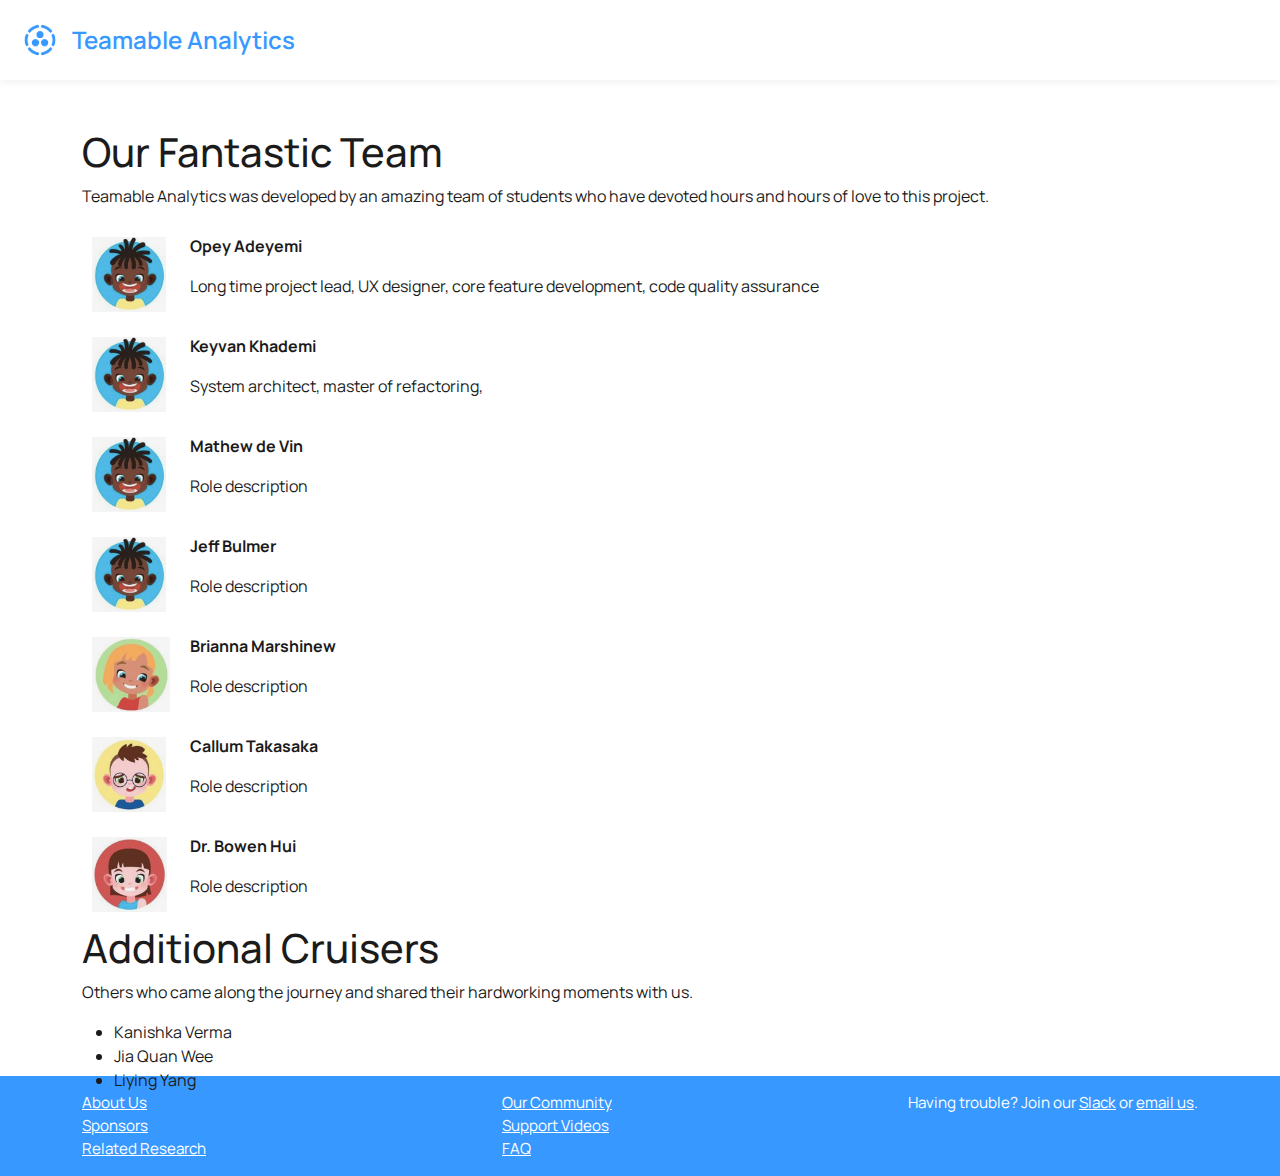
==== about-us.html @ 9943d246 "some content changes" ====
<!DOCTYPE html>
<html lang="en">

<head>
    <meta charset="utf-8">
    <title></title>
    <meta name="author" content="">
    <meta name="description" content="">
    <meta name="viewport" content="width=device-width, initial-scale=1">
    <link href="css/bootstrap/v5.1.3/bootstrap.css" rel="stylesheet">
    <link rel="stylesheet" href="https://cdn.jsdelivr.net/npm/bootstrap-icons@1.3.0/font/bootstrap-icons.css">

    <link href="css/styles.css" rel="stylesheet">
</head>

<body>
<header class="d-flex flex-row align-items-center p-3">
    <div class="img-container">
        <a href="index.html"><img src="assets/img/logo-transparent-blue.png"
		alt="Teamable Analytics Logo"/></a>
    </div>
    <span class="title"><a href="index.html">Teamable Analytics</a></span>
</header>

<main class="container my-5 vh-100">
    <h1>Our Fantastic Team</h1>
    <p>Teamable Analytics was developed by an amazing team of students who
	have devoted hours and hours of love to this project.</p>
	<table cellpadding=10em>
	<tr>
	<td>
    <img height=75px src="assets/img/people-opey.png" alt="Icon of Opey"/></a>
	</td>
	<td>
    <p><strong>Opey Adeyemi</strong>
	<p>Long time project lead, UX designer, core feature development, code quality assurance</p>
	</td>
	</tr>
	<tr>
	<td>
    <img height=75px src="assets/img/people-opey.png" alt="Icon of Keyvan"/></a>
	</td>
	<td>
    <p><strong>Keyvan Khademi</strong>
	<p>System architect, master of refactoring, 
	</td>
	</tr>
	<tr>
	<td>
    <img height=75px src="assets/img/people-opey.png" alt="Icon of Mat"/></a>
	</td>
	<td>
    <p><strong>Mathew de Vin</strong>
	<p>Role description 
	</td>
	</tr>
	<tr>
	<td>
    <img height=75px src="assets/img/people-opey.png" alt="Icon of Jeff"/></a>
	</td>
	<td>
    <p><strong>Jeff Bulmer</strong>
	<p>Role description 
	</td>
	</tr>
	<tr>
	<td>
    <img height=75px src="assets/img/people-bri.png" alt="Icon of Brianna"/></a>
	</td>
	<td>
    <p><strong>Brianna Marshinew</strong>
	<p>Role description 
	</td>
	</tr>
	<tr>
	<td>
    <img height=75px src="assets/img/people-callum.png" alt="Icon of Callum"/></a>
	</td>
	<td>
    <p><strong>Callum Takasaka</strong>
	<p>Role description 
	</td>
	</tr>
	<tr>
	<td>
    <img height=75px src="assets/img/people-bowen.png" alt="Icon of Bowen"/></a>
	</td>
	<td>
    <p><strong>Dr. Bowen Hui</strong>
	<p>Role description 
	</td>
	</tr>
	</table>

    <h1>Additional Cruisers</h1>
    <p>Others who came along the journey and shared their hardworking moments with us.</p>
	<ul>
	<li> Kanishka Verma
	<li> Jia Quan Wee
	<li> Liying Yang
	</ul>
</main>
<footer class="py-3">
    <div class="container d-flex flex-column gap-4">
        <div class="d-flex flex-row justify-content-between w-95">
            <ul>
                <li><a href="#">About Us</a></li>
                <li><a href="sponsors.html">Sponsors</a></li>
                <li><a href="research.html">Related Research</a></li>
            </ul>
            <ul>
                <li><a href="community.html">Our Community</a></li>
                <li><a href="support.html">Support Videos</a></li>
                <li><a href="faq.html">FAQ</a></li>
            </ul>
            <p>Having trouble? Join our <a href="#">Slack</a> or <a href="#">email us</a>.</p>
        </div>
    </div>
</footer>
</body>
</html>
---- css/styles.css ----
@import url("https://fonts.googleapis.com/css2?family=Manrope:wght@400;500;600;700&display=swap");
body {
  background-color: white;
  margin: 0;
  color: #1b1b1b;
  font-family: "Manrope", sans-serif;
  font-size: 16px;
  font-weight: normal;
  height: 100vh;
}

.icon-link {
  -webkit-transition: all 0.3s cubic-bezier(0.445, 0.05, 0.55, 0.95);
  -moz-transition: all 0.3s cubic-bezier(0.445, 0.05, 0.55, 0.95);
  -o-transition: all 0.3s cubic-bezier(0.445, 0.05, 0.55, 0.95);
  transition: all 0.3s cubic-bezier(0.445, 0.05, 0.55, 0.95);
  color: #1b1b1b;
}
.icon-link:hover {
  color: #3799FF;
}

.items-proportional > * {
  flex: 1 1 0;
}

.stack-items-center {
  display: flex;
  flex-direction: column;
  align-items: center;
}

.img-responsive {
  width: 100%;
  min-width: 100px;
  height: auto;
}

header {
  gap: 0.5rem;
  background-color: white;
  color: #3799FF;
  box-shadow: 0 0.2rem 0.5rem rgba(27, 27, 27, 0.05);
}
header a {
  color: #3799FF;
  text-decoration: none;
}
header a:hover {
  color: #3799FF;
}
header .title {
  font-size: 1.5rem;
  font-weight: 600;
}
header .img-container {
  display: flex;
  justify-content: center;
}
header .img-container img {
  height: 48px;
  width: 48px;
}

#hero-section .hero-text .hero-phrase {
  font-size: 3rem;
  font-weight: 700;
}

#benefits-section .benefits-card {
  -webkit-transition: all 0.3s cubic-bezier(0.445, 0.05, 0.55, 0.95);
  -moz-transition: all 0.3s cubic-bezier(0.445, 0.05, 0.55, 0.95);
  -o-transition: all 0.3s cubic-bezier(0.445, 0.05, 0.55, 0.95);
  transition: all 0.3s cubic-bezier(0.445, 0.05, 0.55, 0.95);
  color: #3799FF;
  padding: 1rem 2rem 2rem;
  border: 0.2rem solid #3799FF;
  border-radius: 0.5rem;
  box-shadow: 0.4rem 0.4rem 0 #3799FF;
}
#benefits-section .benefits-card i {
  font-size: 3rem;
}
#benefits-section .benefits-card:hover {
  color: #1b1b1b;
}

footer {
  font-size: 0.95rem;
  color: white;
  width: 100%;
  background-color: #3799FF;
}
footer a {
  color: white;
}
footer a:hover {
  color: rgba(255, 255, 255, 0.75);
  text-decoration: none;
}
footer ul {
  margin-bottom: 0;
  padding-left: 0;
  list-style-type: none;
}

/*# sourceMappingURL=styles.css.map */
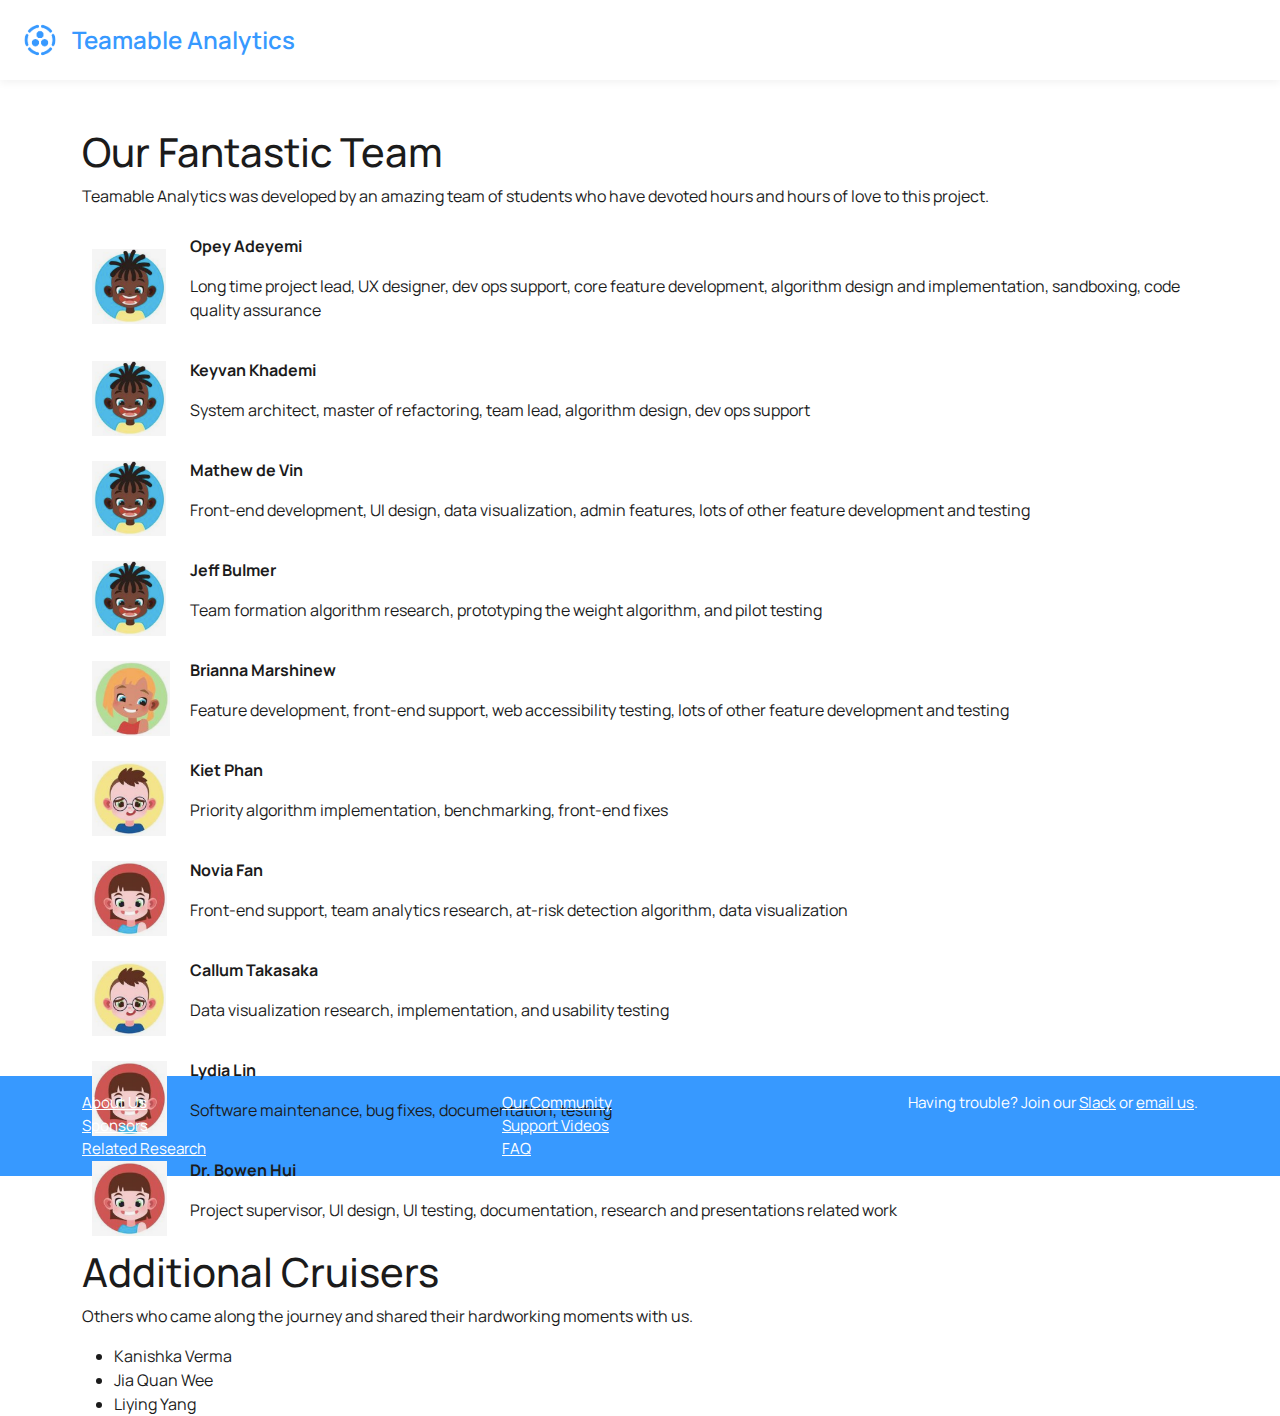
==== commit a2e21793: "content for about us" ====
--- a/about-us.html
+++ b/about-us.html
@@ -33,7 +33,9 @@
 	</td>
 	<td>
     <p><strong>Opey Adeyemi</strong>
-	<p>Long time project lead, UX designer, core feature development, code quality assurance</p>
+	<p>Long time project lead, UX designer, dev ops support, core feature
+	development, algorithm design and implementation, sandboxing, code quality
+	assurance</p>
 	</td>
 	</tr>
 	<tr>
@@ -42,7 +44,8 @@
 	</td>
 	<td>
     <p><strong>Keyvan Khademi</strong>
-	<p>System architect, master of refactoring, 
+	<p>System architect, master of refactoring, team lead, algorithm design,
+	dev ops support </p>
 	</td>
 	</tr>
 	<tr>
@@ -51,7 +54,8 @@
 	</td>
 	<td>
     <p><strong>Mathew de Vin</strong>
-	<p>Role description 
+	<p>Front-end development, UI design, data visualization, admin features,
+	lots of other feature development and testing</p>
 	</td>
 	</tr>
 	<tr>
@@ -60,7 +64,8 @@
 	</td>
 	<td>
     <p><strong>Jeff Bulmer</strong>
-	<p>Role description 
+	<p>Team formation algorithm research, prototyping the weight algorithm,
+	and pilot testing</p>
 	</td>
 	</tr>
 	<tr>
@@ -69,16 +74,46 @@
 	</td>
 	<td>
     <p><strong>Brianna Marshinew</strong>
-	<p>Role description 
+	<p>Feature development, front-end support, web accessibility testing, lots
+	of other feature development and testing</p>
 	</td>
 	</tr>
+	<tr>
+	<td>
+    <img height=75px src="assets/img/people-callum.png" alt="Icon of Kiet"/></a>
+	</td>
+	<td>
+    <p><strong>Kiet Phan</strong>
+	<p>Priority algorithm implementation, benchmarking, front-end fixes
+	</td>
+	</tr>
+	<tr>
+	<td>
+    <img height=75px src="assets/img/people-bowen.png" alt="Icon of Novia"/></a>
+	</td>
+	<td>
+    <p><strong>Novia Fan</strong>
+	<p>Front-end support, team analytics research, at-risk detection
+	algorithm, data visualization</p>
+	</td>
+	</tr>
+
 	<tr>
 	<td>
     <img height=75px src="assets/img/people-callum.png" alt="Icon of Callum"/></a>
 	</td>
 	<td>
     <p><strong>Callum Takasaka</strong>
-	<p>Role description 
+	<p>Data visualization research, implementation, and usability testing</p>
+	</td>
+	</tr>
+	<tr>
+	<td>
+    <img height=75px src="assets/img/people-bowen.png" alt="Icon of Bowen"/></a>
+	</td>
+	<td>
+    <p><strong>Lydia Lin</strong>
+	<p>Software maintenance, bug fixes, documentation, testing 
 	</td>
 	</tr>
 	<tr>
@@ -87,7 +122,8 @@
 	</td>
 	<td>
     <p><strong>Dr. Bowen Hui</strong>
-	<p>Role description 
+	<p>Project supervisor, UI design, UI testing, documentation, research and
+	presentations related work
 	</td>
 	</tr>
 	</table>
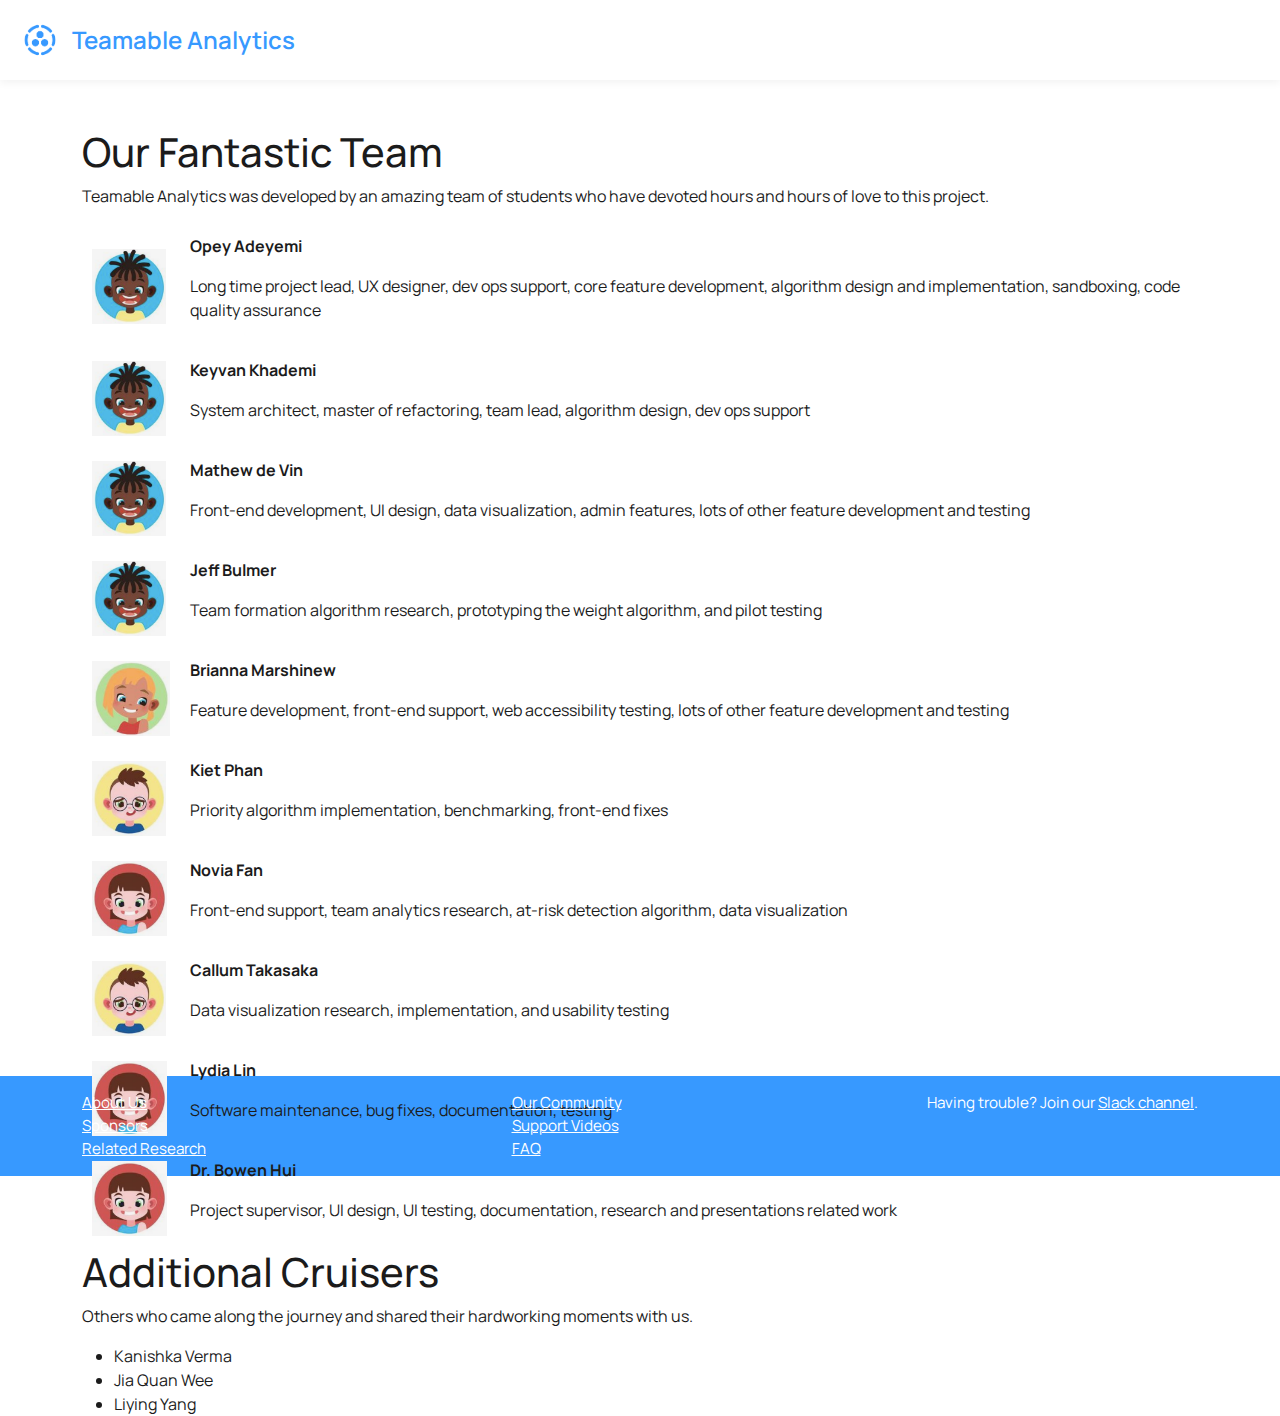
==== commit 806f4799: "added slack channel to all files" ====
--- a/about-us.html
+++ b/about-us.html
@@ -149,7 +149,7 @@
                 <li><a href="support.html">Support Videos</a></li>
                 <li><a href="faq.html">FAQ</a></li>
             </ul>
-            <p>Having trouble? Join our <a href="#">Slack</a> or <a href="#">email us</a>.</p>
+            <p>Having trouble? Join our <a href="https://teamableanalytics.slack.com">Slack channel</a>.</p>
         </div>
     </div>
 </footer>
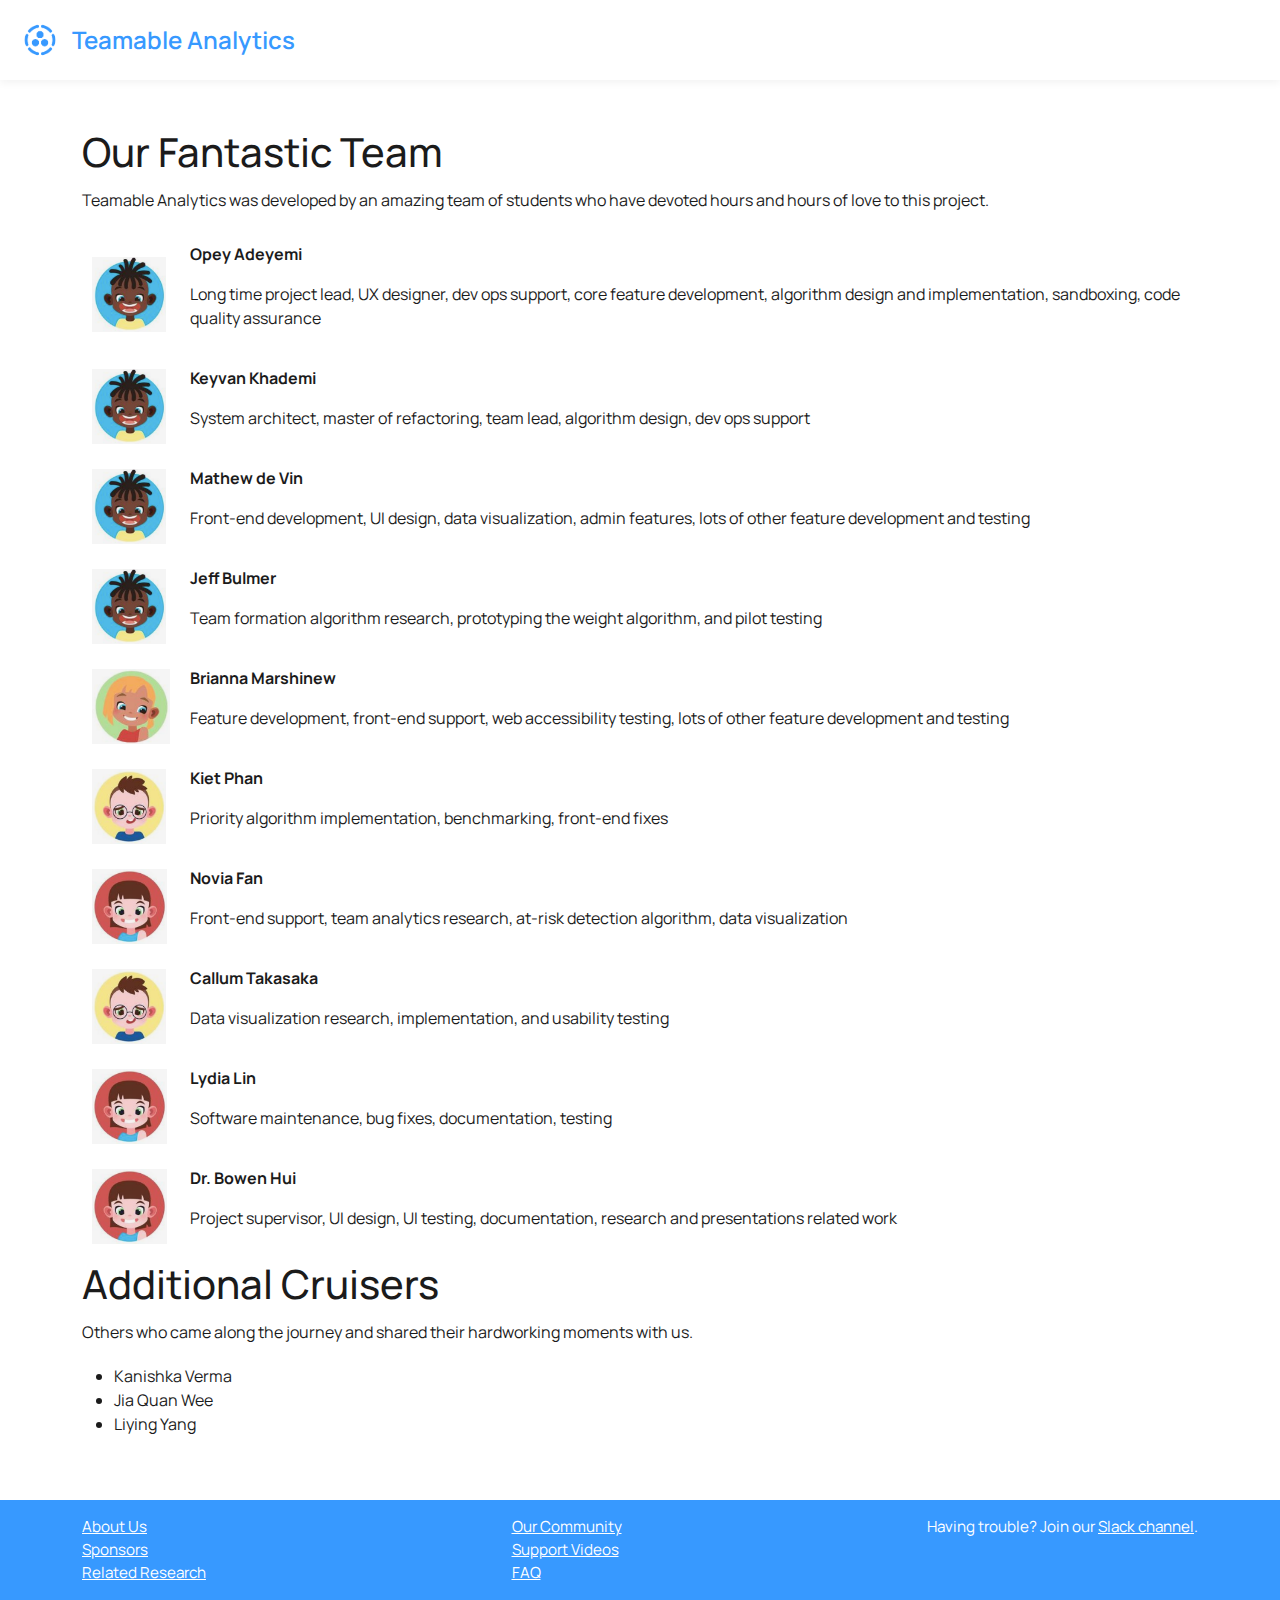
==== commit e95db1a9: "fixed footer floating problem in main tag" ====
--- a/about-us.html
+++ b/about-us.html
@@ -22,7 +22,7 @@
     <span class="title"><a href="index.html">Teamable Analytics</a></span>
 </header>
 
-<main class="container my-5 vh-100">
+<main class="container d-flex flex-column gap-1 my-5">
     <h1>Our Fantastic Team</h1>
     <p>Teamable Analytics was developed by an amazing team of students who
 	have devoted hours and hours of love to this project.</p>
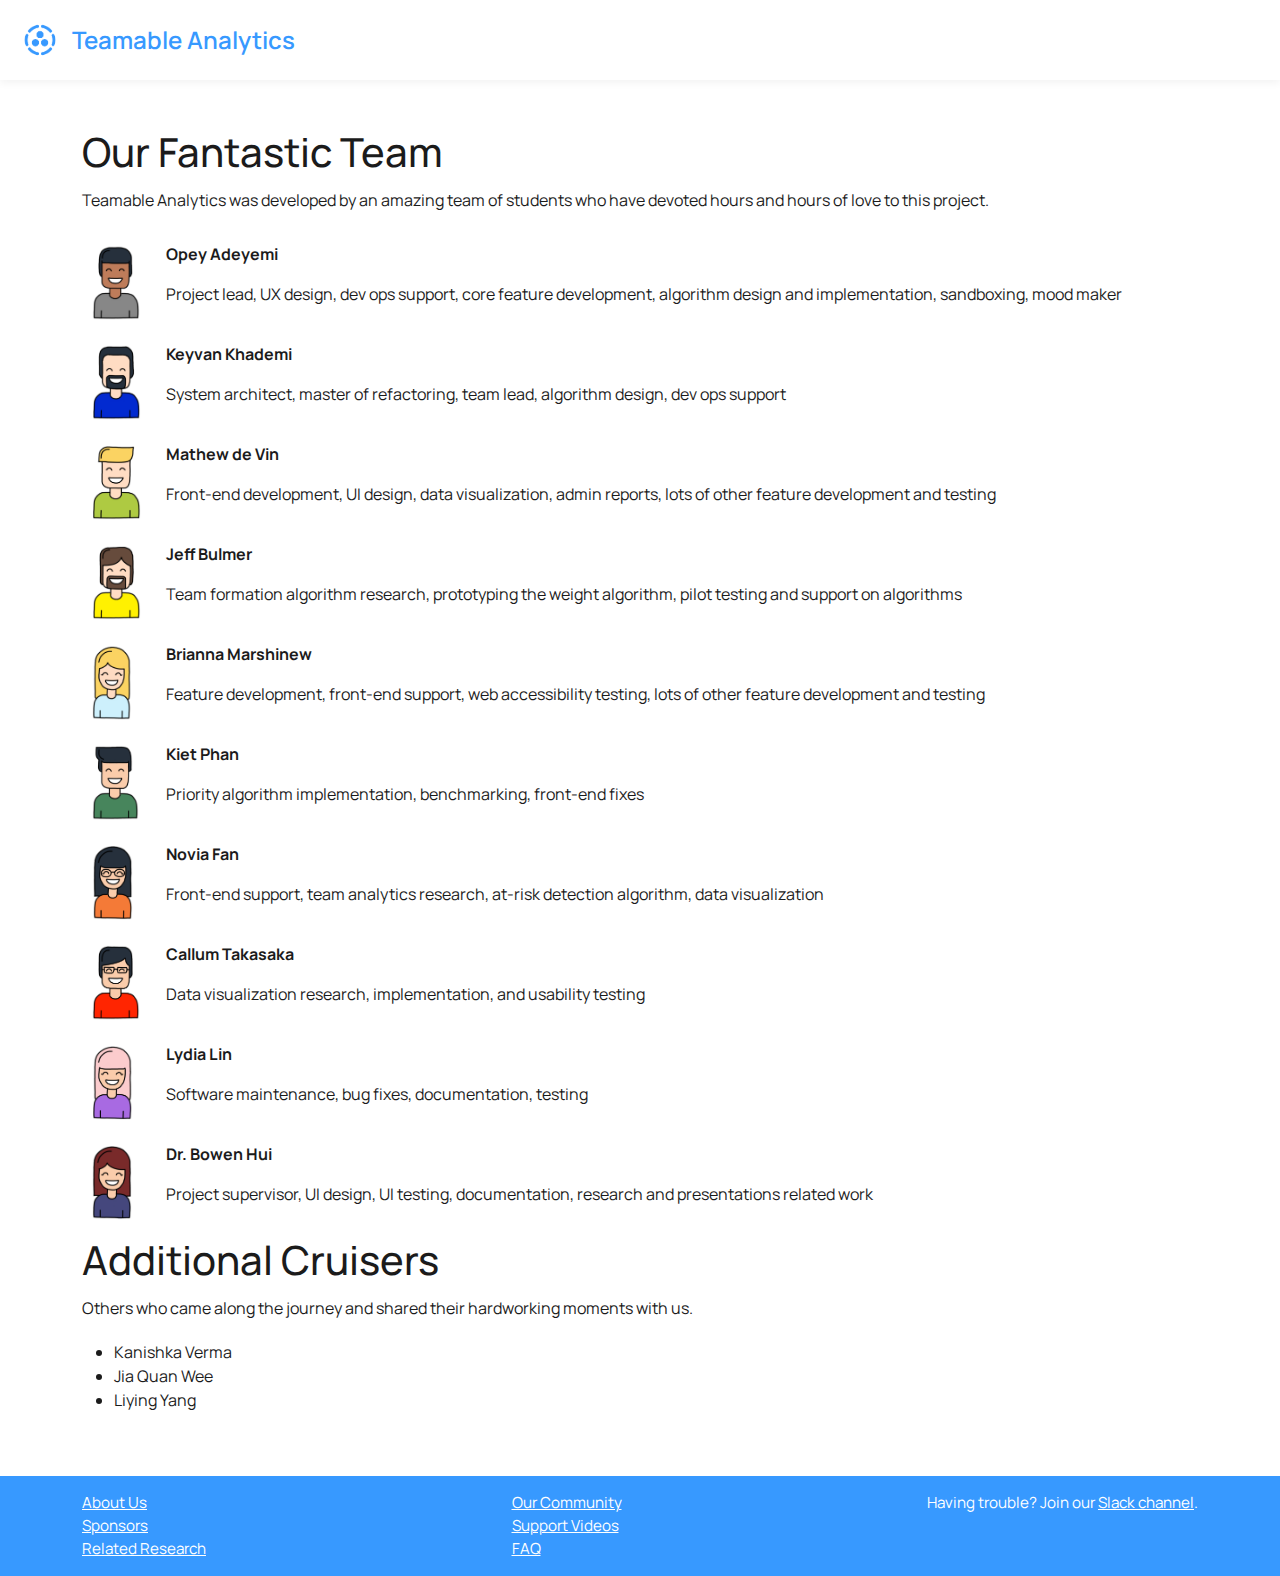
==== commit 59d200a5: "people avatars added" ====
--- a/about-us.html
+++ b/about-us.html
@@ -33,14 +33,13 @@
 	</td>
 	<td>
     <p><strong>Opey Adeyemi</strong>
-	<p>Long time project lead, UX designer, dev ops support, core feature
-	development, algorithm design and implementation, sandboxing, code quality
-	assurance</p>
+	<p>Project lead, UX design, dev ops support, core feature
+	development, algorithm design and implementation, sandboxing, mood maker</p>
 	</td>
 	</tr>
 	<tr>
 	<td>
-    <img height=75px src="assets/img/people-opey.png" alt="Icon of Keyvan"/></a>
+    <img height=75px src="assets/img/people-keyvan.png" alt="Icon of Keyvan"/></a>
 	</td>
 	<td>
     <p><strong>Keyvan Khademi</strong>
@@ -50,27 +49,27 @@
 	</tr>
 	<tr>
 	<td>
-    <img height=75px src="assets/img/people-opey.png" alt="Icon of Mat"/></a>
+    <img height=75px src="assets/img/people-mat.png" alt="Icon of Mat"/></a>
 	</td>
 	<td>
     <p><strong>Mathew de Vin</strong>
-	<p>Front-end development, UI design, data visualization, admin features,
+	<p>Front-end development, UI design, data visualization, admin reports, 
 	lots of other feature development and testing</p>
 	</td>
 	</tr>
 	<tr>
 	<td>
-    <img height=75px src="assets/img/people-opey.png" alt="Icon of Jeff"/></a>
+    <img height=75px src="assets/img/people-jeff.png" alt="Icon of Jeff"/></a>
 	</td>
 	<td>
     <p><strong>Jeff Bulmer</strong>
 	<p>Team formation algorithm research, prototyping the weight algorithm,
-	and pilot testing</p>
+	pilot testing and support on algorithms</p>
 	</td>
 	</tr>
 	<tr>
 	<td>
-    <img height=75px src="assets/img/people-bri.png" alt="Icon of Brianna"/></a>
+    <img height=75px src="assets/img/people-brianna.png" alt="Icon of Brianna"/></a>
 	</td>
 	<td>
     <p><strong>Brianna Marshinew</strong>
@@ -80,7 +79,7 @@
 	</tr>
 	<tr>
 	<td>
-    <img height=75px src="assets/img/people-callum.png" alt="Icon of Kiet"/></a>
+    <img height=75px src="assets/img/people-kiet.png" alt="Icon of Kiet"/></a>
 	</td>
 	<td>
     <p><strong>Kiet Phan</strong>
@@ -89,7 +88,7 @@
 	</tr>
 	<tr>
 	<td>
-    <img height=75px src="assets/img/people-bowen.png" alt="Icon of Novia"/></a>
+    <img height=75px src="assets/img/people-novia.png" alt="Icon of Novia"/></a>
 	</td>
 	<td>
     <p><strong>Novia Fan</strong>
@@ -109,7 +108,7 @@
 	</tr>
 	<tr>
 	<td>
-    <img height=75px src="assets/img/people-bowen.png" alt="Icon of Bowen"/></a>
+    <img height=75px src="assets/img/people-lydia.png" alt="Icon of Lydia"/></a>
 	</td>
 	<td>
     <p><strong>Lydia Lin</strong>
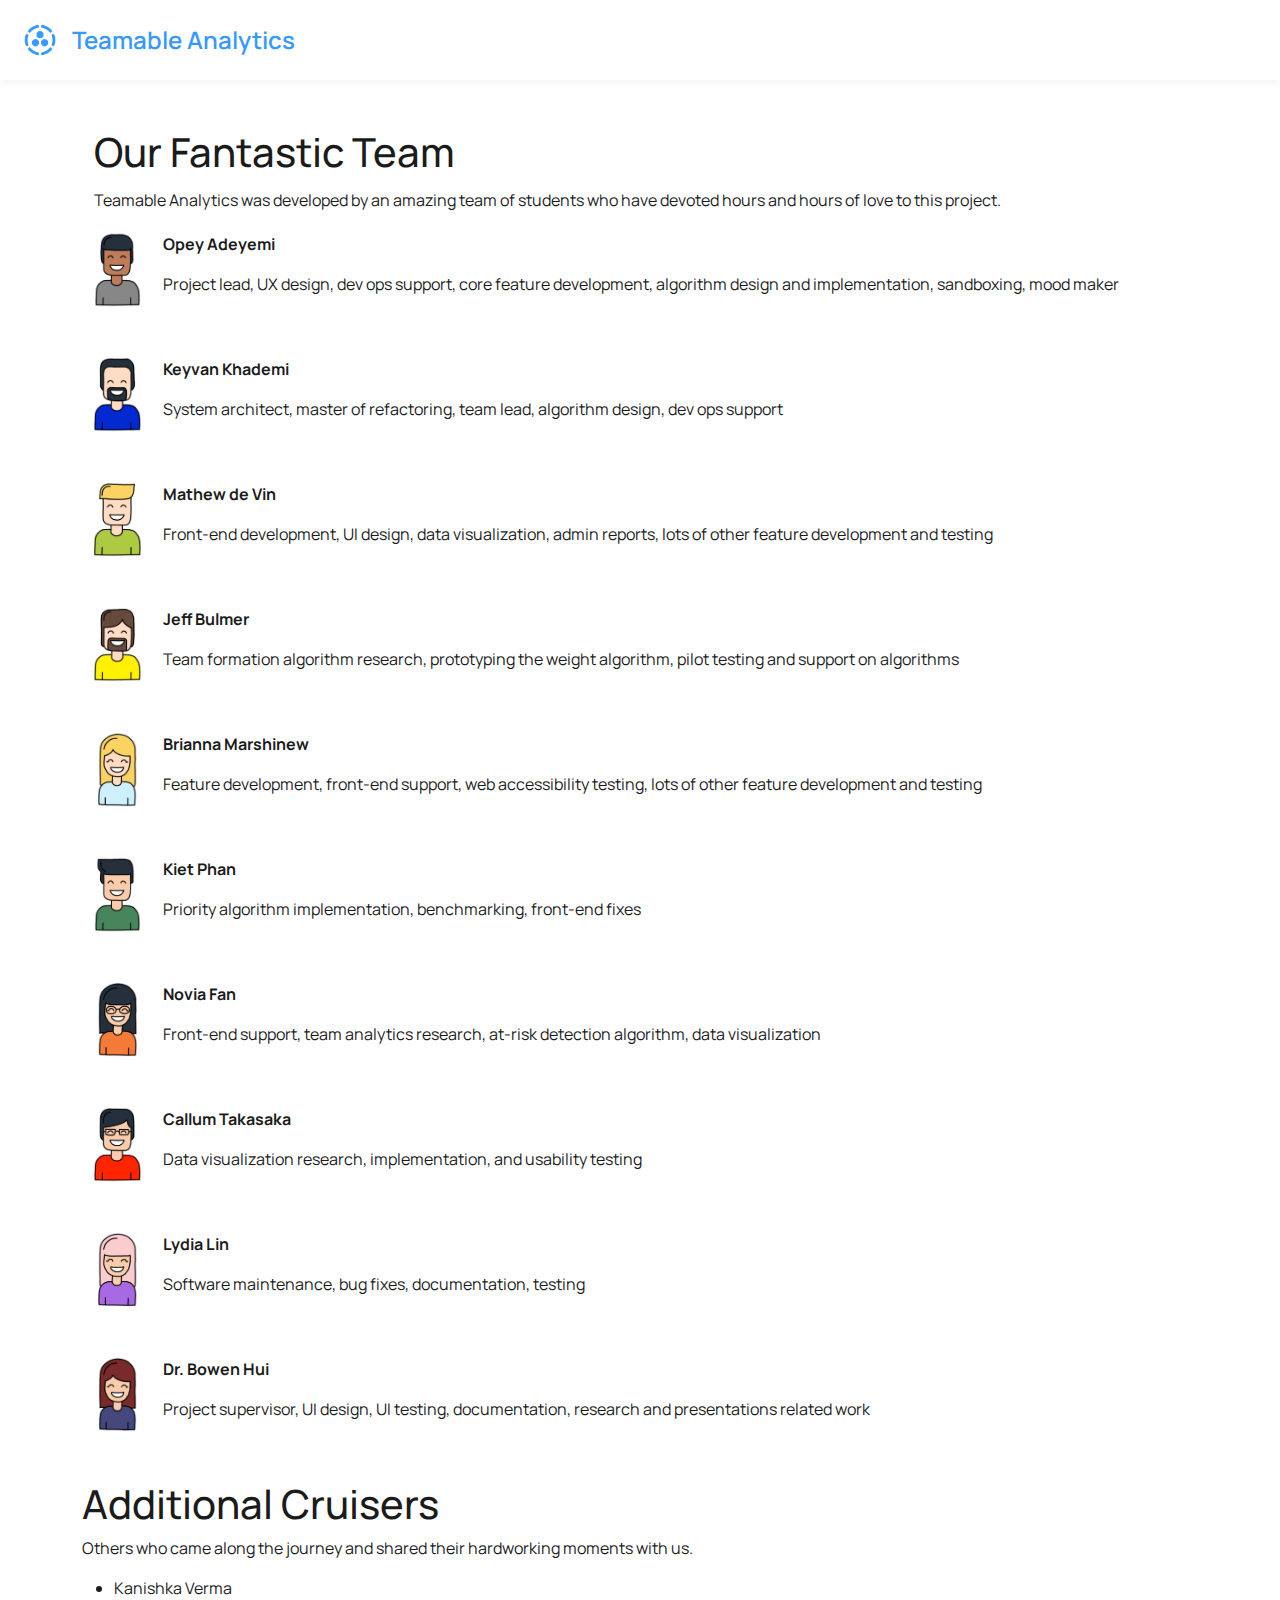
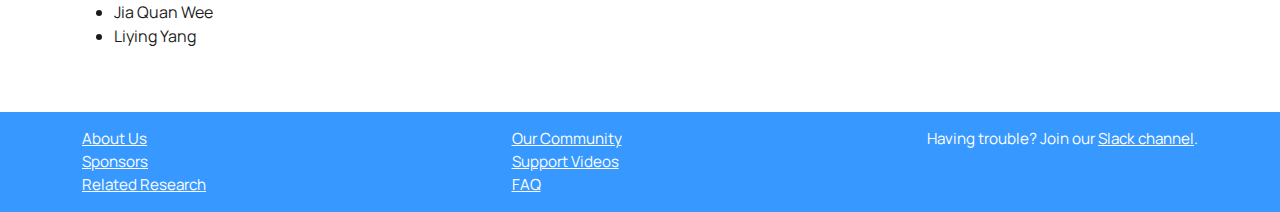
==== commit 85ac00c7: "change name" ====
--- a/about-us.html
+++ b/about-us.html
@@ -2,155 +2,118 @@
 <html lang="en">
 
 <head>
-    <meta charset="utf-8">
-    <title></title>
-    <meta name="author" content="">
-    <meta name="description" content="">
-    <meta name="viewport" content="width=device-width, initial-scale=1">
-    <link href="css/bootstrap/v5.1.3/bootstrap.css" rel="stylesheet">
-    <link rel="stylesheet" href="https://cdn.jsdelivr.net/npm/bootstrap-icons@1.3.0/font/bootstrap-icons.css">
+	<meta charset="utf-8">
+	<title></title>
+	<meta name="author" content="">
+	<meta name="description" content="">
+	<meta name="viewport" content="width=device-width, initial-scale=1">
+	<link href="css/bootstrap/v5.1.3/bootstrap.css" rel="stylesheet">
+	<link rel="stylesheet" href="https://cdn.jsdelivr.net/npm/bootstrap-icons@1.3.0/font/bootstrap-icons.css">
 
-    <link href="css/styles.css" rel="stylesheet">
+	<link href="css/styles.css" rel="stylesheet">
+	<link href="css/t2.css" rel="stylesheet">
 </head>
 
 <body>
 <header class="d-flex flex-row align-items-center p-3">
-    <div class="img-container">
-        <a href="index.html"><img src="assets/img/logo-transparent-blue.png"
-		alt="Teamable Analytics Logo"/></a>
-    </div>
-    <span class="title"><a href="index.html">Teamable Analytics</a></span>
+	<div class="img-container">
+		<a href="index.html"><img src="assets/img/logo-transparent-blue.png"
+								  alt="Teamable Analytics Logo"/></a>
+	</div>
+	<span class="title"><a href="index.html">Teamable Analytics</a></span>
 </header>
 
-<main class="container d-flex flex-column gap-1 my-5">
-    <h1>Our Fantastic Team</h1>
-    <p>Teamable Analytics was developed by an amazing team of students who
-	have devoted hours and hours of love to this project.</p>
-	<table cellpadding=10em>
-	<tr>
-	<td>
-    <img height=75px src="assets/img/people-opey.png" alt="Icon of Opey"/></a>
-	</td>
-	<td>
-    <p><strong>Opey Adeyemi</strong>
-	<p>Project lead, UX design, dev ops support, core feature
-	development, algorithm design and implementation, sandboxing, mood maker</p>
-	</td>
-	</tr>
-	<tr>
-	<td>
-    <img height=75px src="assets/img/people-keyvan.png" alt="Icon of Keyvan"/></a>
-	</td>
-	<td>
-    <p><strong>Keyvan Khademi</strong>
-	<p>System architect, master of refactoring, team lead, algorithm design,
-	dev ops support </p>
-	</td>
-	</tr>
-	<tr>
-	<td>
-    <img height=75px src="assets/img/people-mat.png" alt="Icon of Mat"/></a>
-	</td>
-	<td>
-    <p><strong>Mathew de Vin</strong>
-	<p>Front-end development, UI design, data visualization, admin reports, 
-	lots of other feature development and testing</p>
-	</td>
-	</tr>
-	<tr>
-	<td>
-    <img height=75px src="assets/img/people-jeff.png" alt="Icon of Jeff"/></a>
-	</td>
-	<td>
-    <p><strong>Jeff Bulmer</strong>
-	<p>Team formation algorithm research, prototyping the weight algorithm,
-	pilot testing and support on algorithms</p>
-	</td>
-	</tr>
-	<tr>
-	<td>
-    <img height=75px src="assets/img/people-brianna.png" alt="Icon of Brianna"/></a>
-	</td>
-	<td>
-    <p><strong>Brianna Marshinew</strong>
-	<p>Feature development, front-end support, web accessibility testing, lots
-	of other feature development and testing</p>
-	</td>
-	</tr>
-	<tr>
-	<td>
-    <img height=75px src="assets/img/people-kiet.png" alt="Icon of Kiet"/></a>
-	</td>
-	<td>
-    <p><strong>Kiet Phan</strong>
-	<p>Priority algorithm implementation, benchmarking, front-end fixes
-	</td>
-	</tr>
-	<tr>
-	<td>
-    <img height=75px src="assets/img/people-novia.png" alt="Icon of Novia"/></a>
-	</td>
-	<td>
-    <p><strong>Novia Fan</strong>
-	<p>Front-end support, team analytics research, at-risk detection
-	algorithm, data visualization</p>
-	</td>
-	</tr>
-
-	<tr>
-	<td>
-    <img height=75px src="assets/img/people-callum.png" alt="Icon of Callum"/></a>
-	</td>
-	<td>
-    <p><strong>Callum Takasaka</strong>
-	<p>Data visualization research, implementation, and usability testing</p>
-	</td>
-	</tr>
-	<tr>
-	<td>
-    <img height=75px src="assets/img/people-lydia.png" alt="Icon of Lydia"/></a>
-	</td>
-	<td>
-    <p><strong>Lydia Lin</strong>
-	<p>Software maintenance, bug fixes, documentation, testing 
-	</td>
-	</tr>
-	<tr>
-	<td>
-    <img height=75px src="assets/img/people-bowen.png" alt="Icon of Bowen"/></a>
-	</td>
-	<td>
-    <p><strong>Dr. Bowen Hui</strong>
-	<p>Project supervisor, UI design, UI testing, documentation, research and
-	presentations related work
-	</td>
-	</tr>
-	</table>
-
-    <h1>Additional Cruisers</h1>
-    <p>Others who came along the journey and shared their hardworking moments with us.</p>
-	<ul>
-	<li> Kanishka Verma
-	<li> Jia Quan Wee
-	<li> Liying Yang
-	</ul>
+<main class="container d-flex flex-column gap-5 my-5">
+	<section class="container d-flex flex-column gap-1">
+		<h1>Our Fantastic Team</h1>
+		<p>Teamable Analytics was developed by an amazing team of students who
+			have devoted hours and hours of love to this project.</p>
+		<div class="people_list">
+			<img src="assets/img/people-opey.png" alt="Icon of Opey"/>
+			<figcaption class="person_description">
+				<p><strong>Opey Adeyemi</strong></p>
+				<p>Project lead, UX design, dev ops support, core feature
+					development, algorithm design and implementation, sandboxing, mood maker</p>
+			</figcaption>
+			<img src="assets/img/people-keyvan.png" alt="Icon of Keyvan"/>
+			<figcaption class="person_description">
+				<p><strong>Keyvan Khademi</strong></p>
+				<p>System architect, master of refactoring, team lead, algorithm design,
+					dev ops support </p>
+			</figcaption>
+			<img src="assets/img/people-mat.png" alt="Icon of Mat"/>
+			<figcaption class="person_description">
+				<p><strong>Mathew de Vin</strong>
+				<p>Front-end development, UI design, data visualization, admin reports,
+					lots of other feature development and testing</p>
+			</figcaption>
+			<img src="assets/img/people-jeff.png" alt="Icon of Jeff"/>
+			<figcaption class="person_description">
+				<p><strong>Jeff Bulmer</strong></p>
+				<p>Team formation algorithm research, prototyping the weight algorithm,
+					pilot testing and support on algorithms</p>
+			</figcaption>
+			<img src="assets/img/people-brianna.png" alt="Icon of Brianna"/>
+			<figcaption class="person_description">
+				<p><strong>Brianna Marshinew</strong></p>
+				<p>Feature development, front-end support, web accessibility testing, lots
+					of other feature development and testing</p>
+			</figcaption>
+			<img src="assets/img/people-kiet.png" alt="Icon of Kiet"/>
+			<figcaption class="person_description">
+				<p><strong>Kiet Phan</strong></p>
+				<p>Priority algorithm implementation, benchmarking, front-end fixes</p>
+			</figcaption>
+			<img src="assets/img/people-novia.png" alt="Icon of Novia"/>
+			<figcaption class="person_description">
+				<p><strong>Novia Fan</strong></p>
+				<p>Front-end support, team analytics research, at-risk detection
+					algorithm, data visualization</p>
+			</figcaption>
+			<img src="assets/img/people-callum.png" alt="Icon of Callum"/>
+			<figcaption class="person_description">
+				<p><strong>Callum Takasaka</strong></p>
+				<p>Data visualization research, implementation, and usability testing</p>
+			</figcaption>
+			<img src="assets/img/people-lydia.png" alt="Icon of Lydia"/>
+			<figcaption class="person_description">
+				<p><strong>Lydia Lin</strong></p>
+				<p>Software maintenance, bug fixes, documentation, testing</p>
+			</figcaption>
+			<img src="assets/img/people-bowen.png" alt="Icon of Bowen"/>
+			<figcaption class="person_description">
+				<p><strong>Dr. Bowen Hui</strong></p>
+				<p>Project supervisor, UI design, UI testing, documentation, research and
+					presentations related work</p>
+			</figcaption>
+		</div>
+	</section>
+	<section>
+		<h1>Additional Cruisers</h1>
+		<p>Others who came along the journey and shared their hardworking moments with us.</p>
+		<ul>
+			<li> Kanishka Verma
+			<li> Jia Quan Wee
+			<li> Liying Yang
+		</ul>
+	</section>
 </main>
 <footer class="py-3">
-    <div class="container d-flex flex-column gap-4">
-        <div class="d-flex flex-row justify-content-between w-95">
-            <ul>
-                <li><a href="#">About Us</a></li>
-                <li><a href="sponsors.html">Sponsors</a></li>
-                <li><a href="research.html">Related Research</a></li>
-            </ul>
-            <ul>
-                <li><a href="community.html">Our Community</a></li>
-                <li><a href="support.html">Support Videos</a></li>
-                <li><a href="faq.html">FAQ</a></li>
-            </ul>
-            <p>Having trouble? Join our <a href="https://teamableanalytics.slack.com">Slack channel</a>.</p>
-        </div>
-    </div>
+	<div class="container d-flex flex-column gap-4">
+		<div class="d-flex flex-row justify-content-between w-95">
+			<ul>
+				<li><a href="#">About Us</a></li>
+				<li><a href="sponsors.html">Sponsors</a></li>
+				<li><a href="research.html">Related Research</a></li>
+			</ul>
+			<ul>
+				<li><a href="community.html">Our Community</a></li>
+				<li><a href="support.html">Support Videos</a></li>
+				<li><a href="faq.html">FAQ</a></li>
+			</ul>
+			<p>Having trouble? Join our <a href="https://teamableanalytics.slack.com">Slack channel</a>.</p>
+		</div>
+	</div>
 </footer>
 </body>
 </html>
--- a/css/t2.css
+++ b/css/t2.css
@@ -0,0 +1,18 @@
+.people_list{
+    display: grid;
+    grid-template-columns: 47px 1fr;
+    grid-template-rows: repeat(10, 75px) ;
+    column-gap: 1.4rem;
+    /*row-gap: 2rem;*/
+    row-gap: 50px;
+}
+
+.people_list img{
+    max-height: 100%;
+    justify-self: center;
+    align-self: end;
+}
+/*colapse margin*/
+/*.person_description p, strong{*/
+/*    margin: 2rem 0;*/
+/*}*/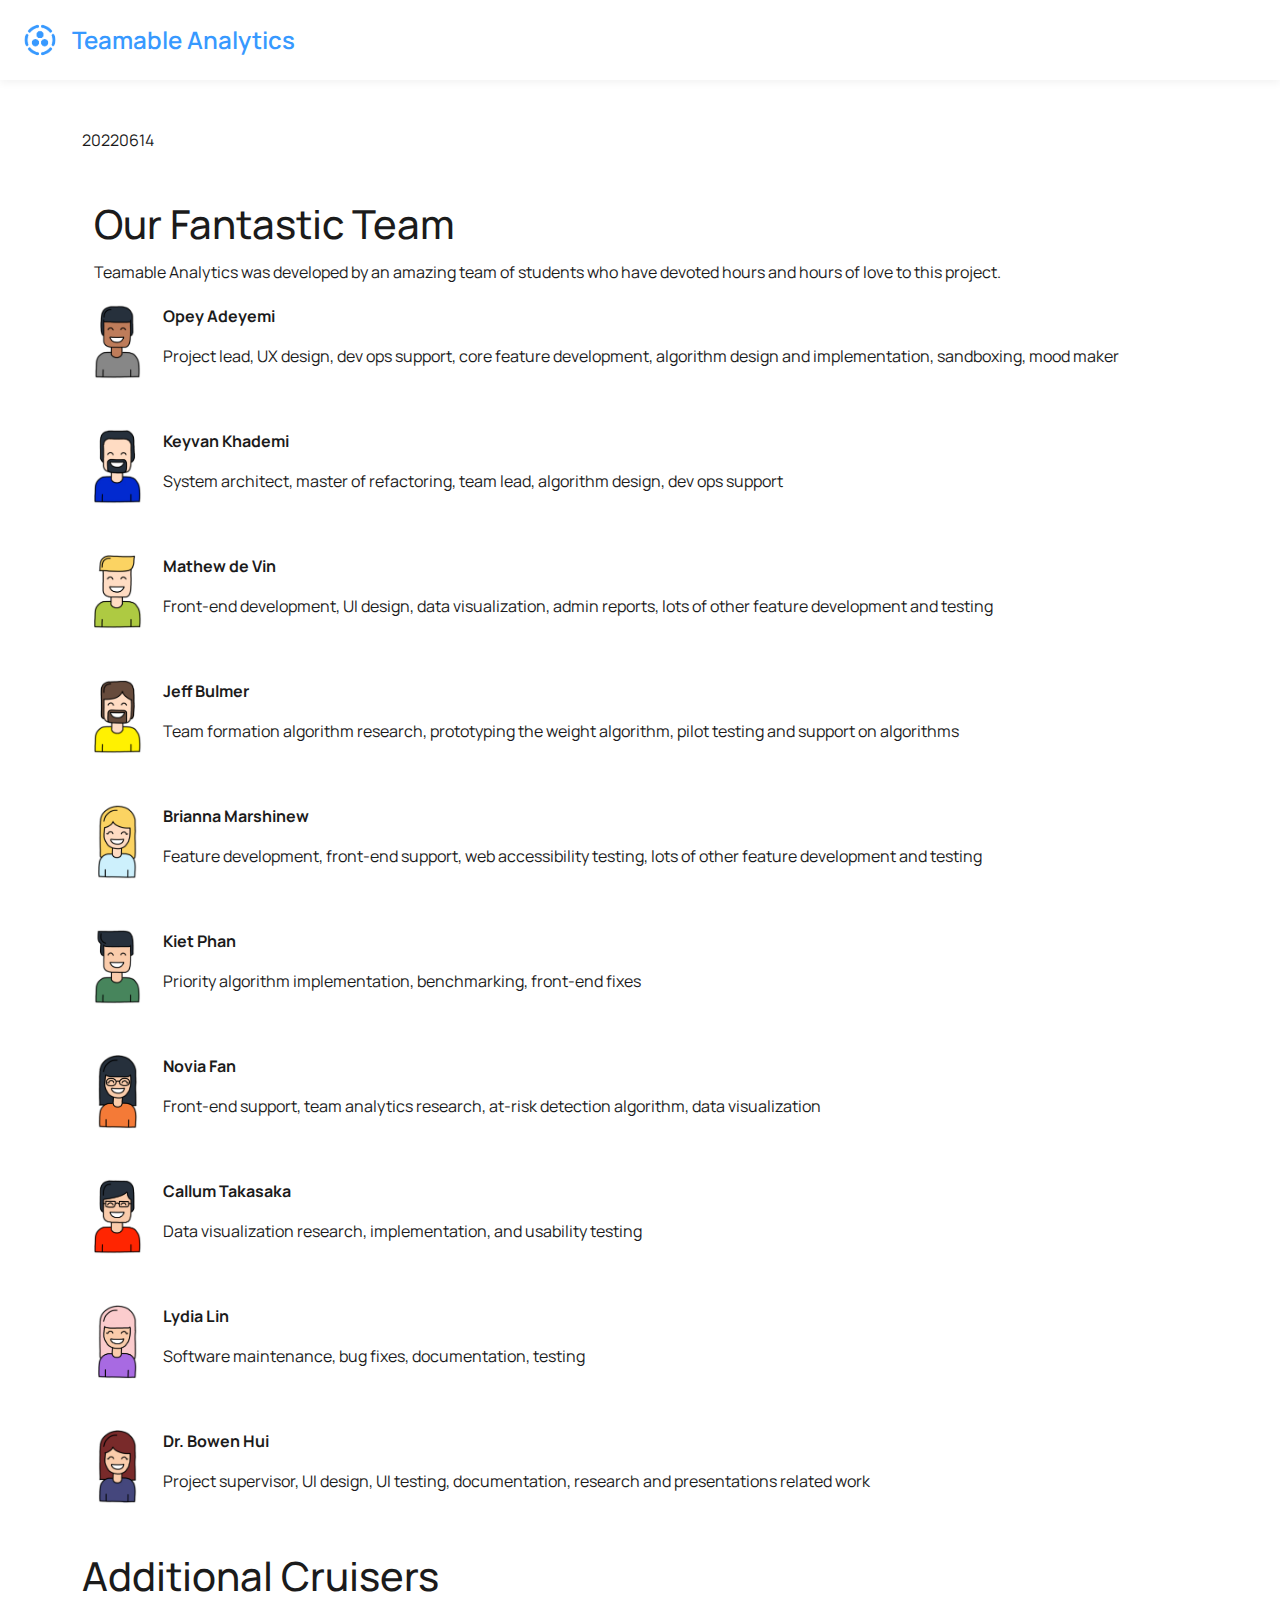
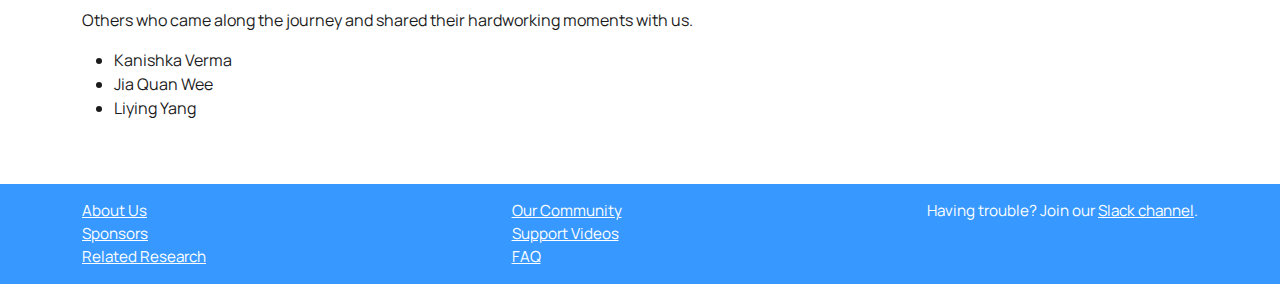
==== commit 4cc94992: "push testing" ====
--- a/about-us.html
+++ b/about-us.html
@@ -24,6 +24,7 @@
 </header>
 
 <main class="container d-flex flex-column gap-5 my-5">
+	20220614
 	<section class="container d-flex flex-column gap-1">
 		<h1>Our Fantastic Team</h1>
 		<p>Teamable Analytics was developed by an amazing team of students who
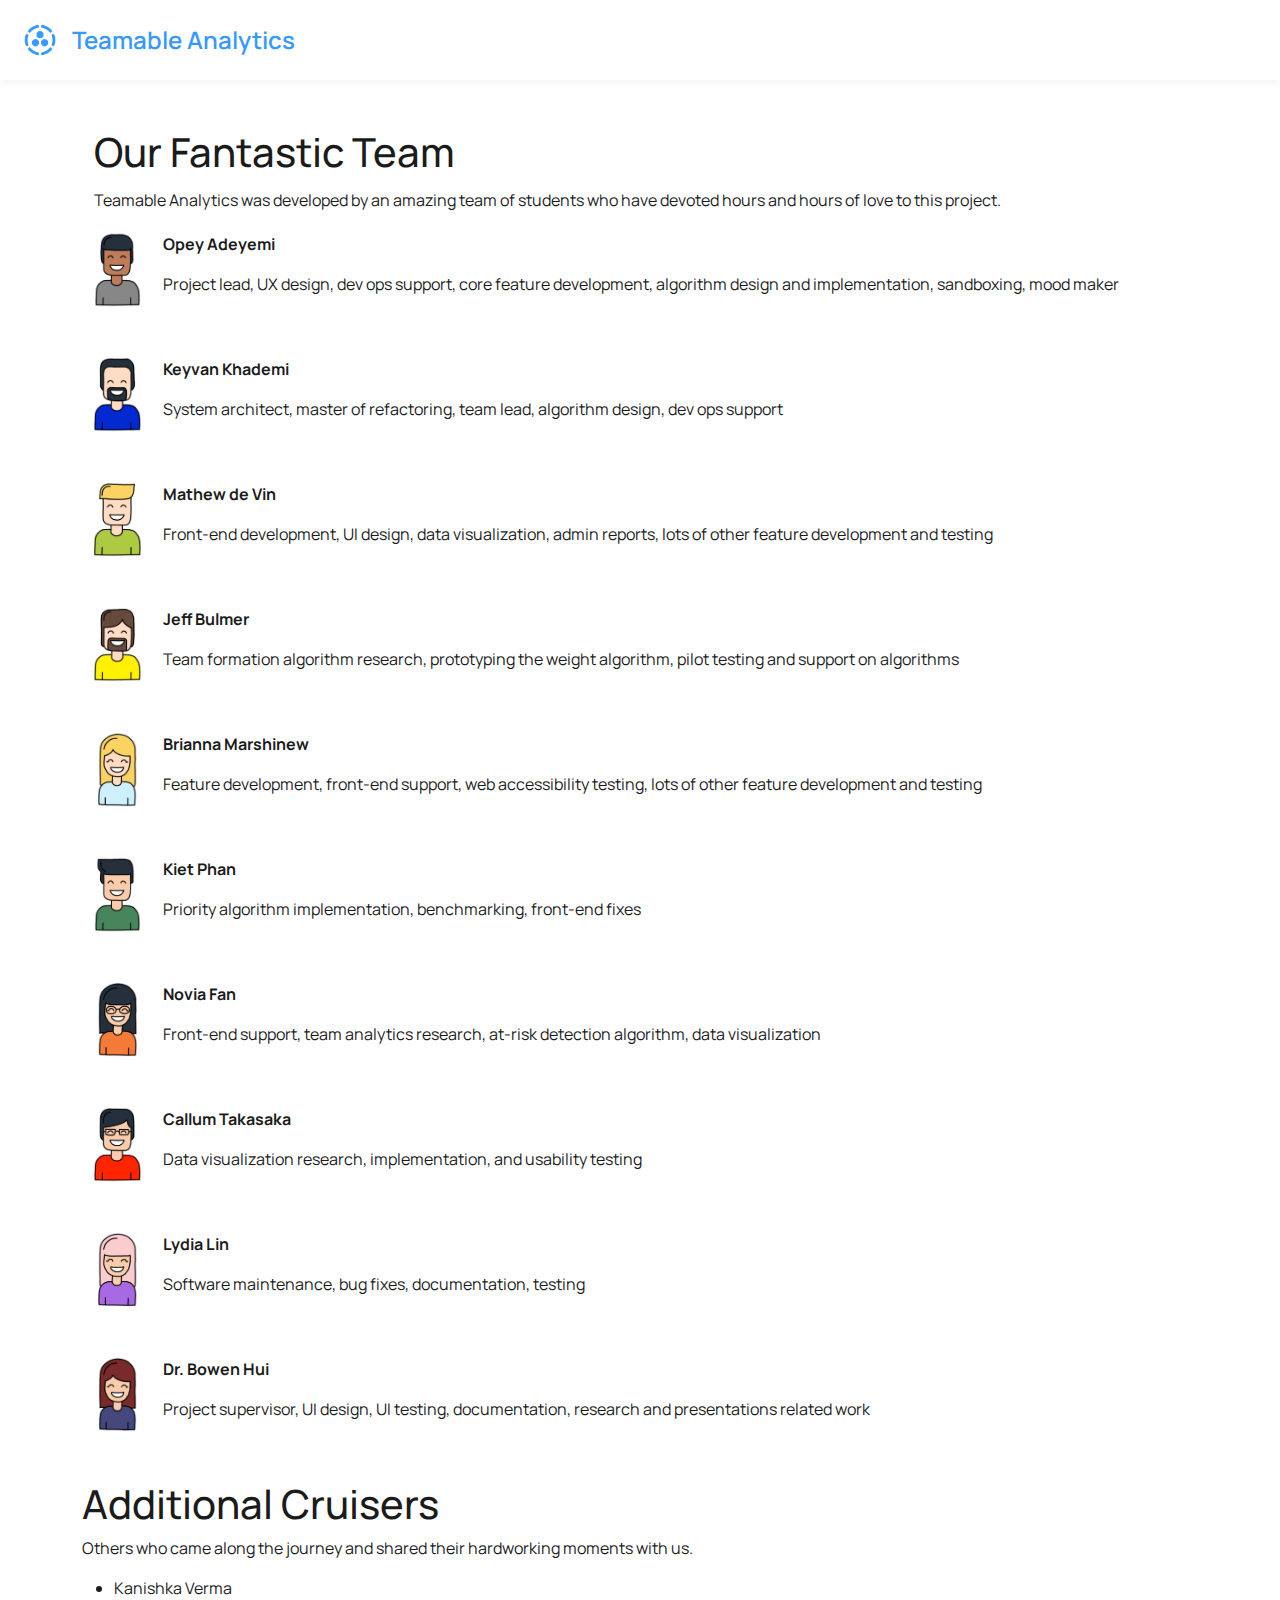
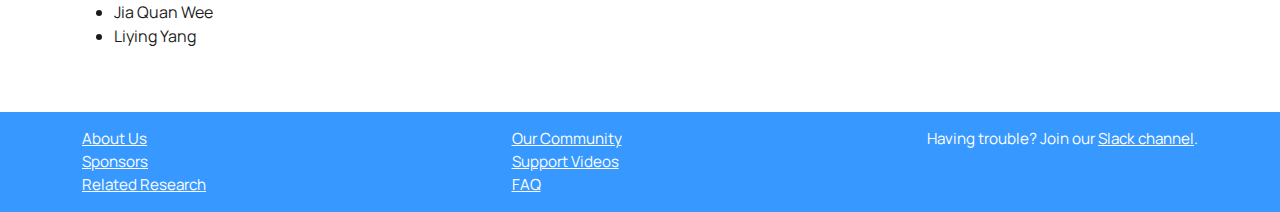
==== commit ca0bf392: "remove the date" ====
--- a/about-us.html
+++ b/about-us.html
@@ -24,7 +24,6 @@
 </header>
 
 <main class="container d-flex flex-column gap-5 my-5">
-	20220614
 	<section class="container d-flex flex-column gap-1">
 		<h1>Our Fantastic Team</h1>
 		<p>Teamable Analytics was developed by an amazing team of students who
